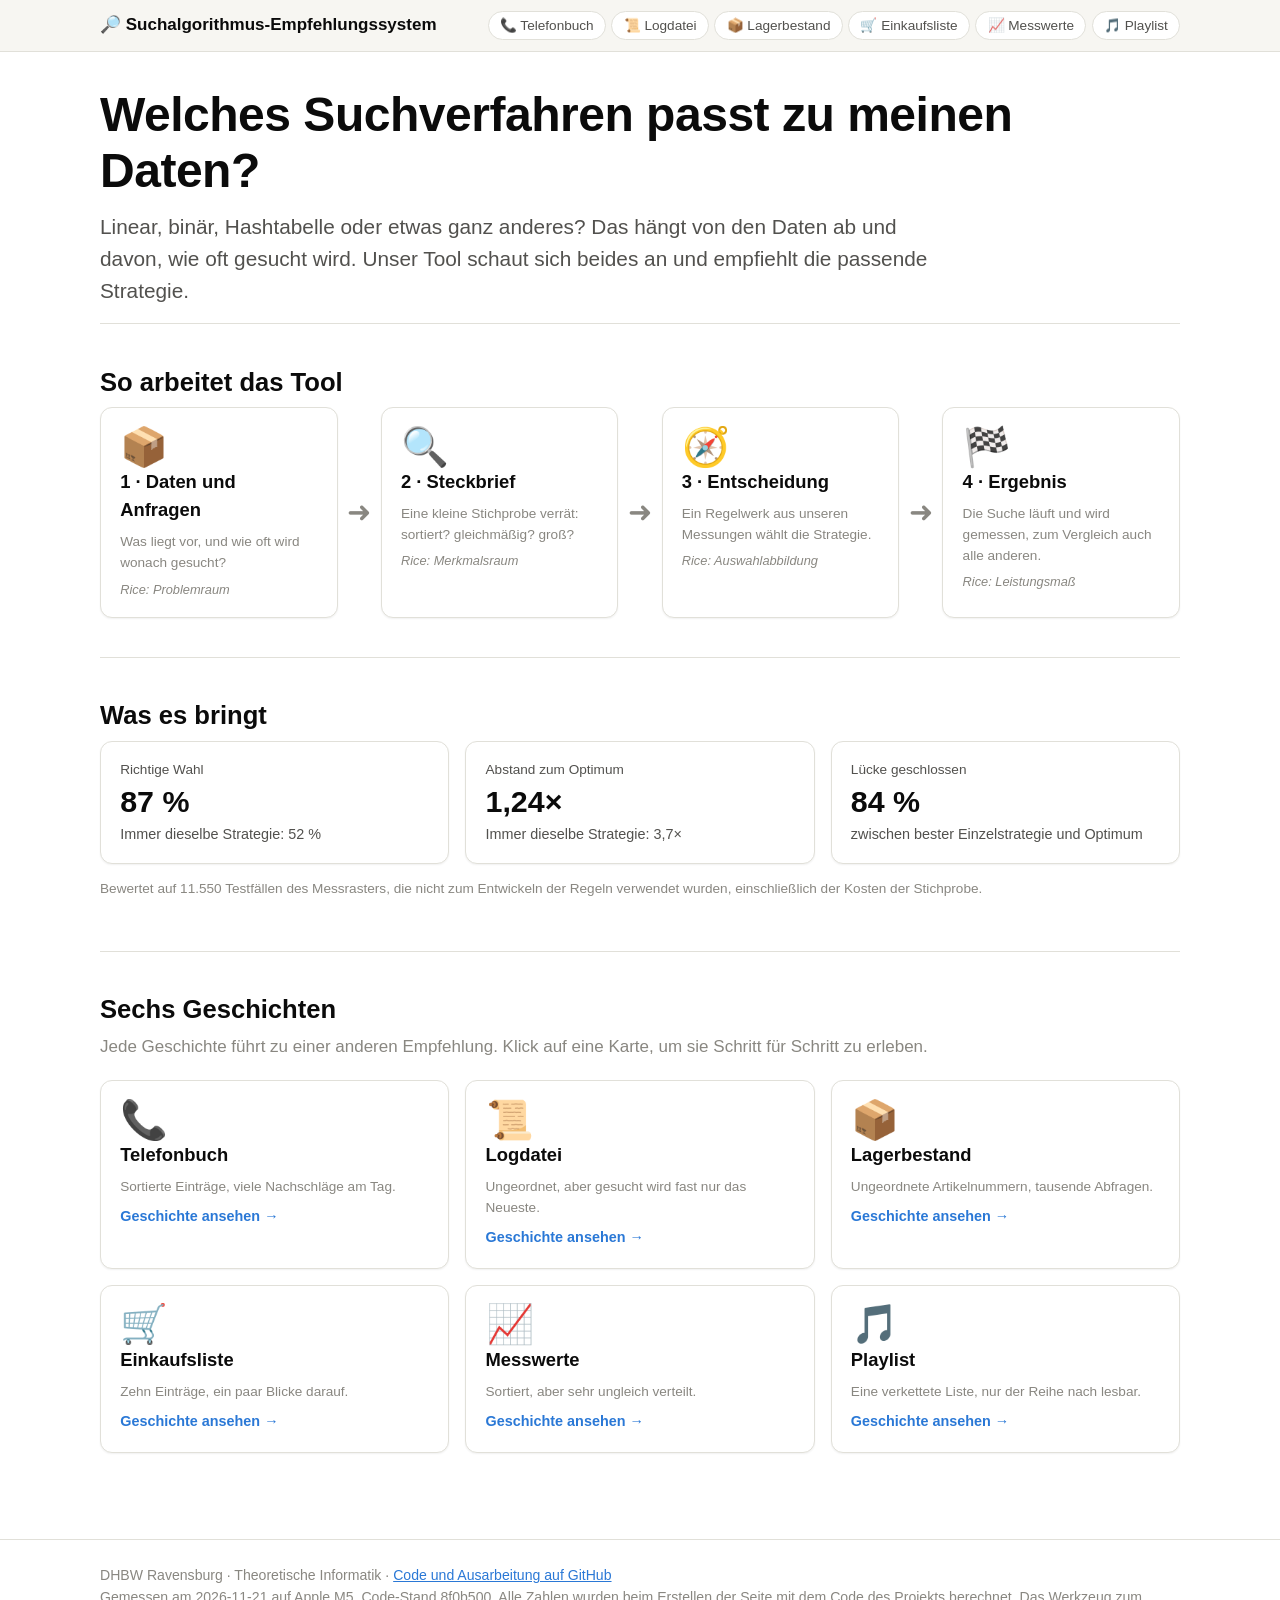
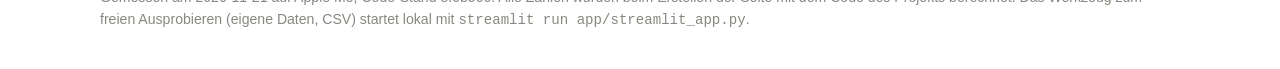
==== site/index.html @ 404c8012 "Build the presentation website on the measurement laptop site/ built with presentation/build_site.py" ====
<!doctype html>
<html lang="de">
<head>
<meta charset="utf-8">
<meta name="viewport" content="width=device-width, initial-scale=1">
<title>Überblick · Suchalgorithmus-Empfehlungssystem</title>
<link rel="stylesheet" href="assets/style.css">
<link rel="icon" href="data:image/svg+xml,<svg xmlns='http://www.w3.org/2000/svg' viewBox='0 0 100 100'><text y='.9em' font-size='90'>🔎</text></svg>">
<script src="assets/site.js" defer></script>
</head>
<body>
<header class="topbar"><div class="wrap">
<a class="brand" href="index.html">🔎 Suchalgorithmus-Empfehlungssystem</a>
<nav class="pills"><a class="pill" href="telefonbuch.html">📞 Telefonbuch</a><a class="pill" href="logdatei.html">📜 Logdatei</a><a class="pill" href="lager.html">📦 Lagerbestand</a><a class="pill" href="einkaufsliste.html">🛒 Einkaufsliste</a><a class="pill" href="messwerte.html">📈 Messwerte</a><a class="pill" href="playlist.html">🎵 Playlist</a></nav>
</div></header>
<main class="wrap">

<h1>Welches Suchverfahren passt zu meinen Daten?</h1>
<p class="lead">Linear, binär, Hashtabelle oder etwas ganz anderes? Das hängt von den Daten ab und davon,
wie oft gesucht wird. Unser Tool schaut sich beides an und empfiehlt die passende Strategie.</p>
<section class="chapter"><h2>So arbeitet das Tool</h2><div class="pipeline"><div class="card"><div class="icon">📦</div><h3>1 · Daten und Anfragen</h3><div class="small">Was liegt vor, und wie oft wird wonach gesucht?</div><div class="rice">Rice: Problemraum</div></div><div class="arrow">➜</div><div class="card"><div class="icon">🔍</div><h3>2 · Steckbrief</h3><div class="small">Eine kleine Stichprobe verrät: sortiert? gleichmäßig? groß?</div><div class="rice">Rice: Merkmalsraum</div></div><div class="arrow">➜</div><div class="card"><div class="icon">🧭</div><h3>3 · Entscheidung</h3><div class="small">Ein Regelwerk aus unseren Messungen wählt die Strategie.</div><div class="rice">Rice: Auswahlabbildung</div></div><div class="arrow">➜</div><div class="card"><div class="icon">🏁</div><h3>4 · Ergebnis</h3><div class="small">Die Suche läuft und wird gemessen, zum Vergleich auch alle anderen.</div><div class="rice">Rice: Leistungsmaß</div></div></div></section>
<section class="chapter"><h2>Was es bringt</h2><div class="grid three"><div class="card"><div class="label">Richtige Wahl</div><div class="value">87 %</div><div class="verdict">Immer dieselbe Strategie: 52 %</div></div><div class="card"><div class="label">Abstand zum Optimum</div><div class="value">1,24×</div><div class="verdict">Immer dieselbe Strategie: 3,7×</div></div><div class="card"><div class="label">Lücke geschlossen</div><div class="value">84 %</div><div class="verdict">zwischen bester Einzelstrategie und Optimum</div></div></div><p class="small">Bewertet auf 11.550 Testfällen des Messrasters, die nicht zum Entwickeln der Regeln verwendet wurden, einschließlich der Kosten der Stichprobe.</p></section>
<section class="chapter"><h2>Sechs Geschichten</h2>
<p class="question">Jede Geschichte führt zu einer anderen Empfehlung. Klick auf eine Karte, um sie Schritt für Schritt zu erleben.</p>
<div class="grid three"><a class="card story-card" href="telefonbuch.html"><div class="icon">📞</div><h3>Telefonbuch</h3><div class="small">Sortierte Einträge, viele Nachschläge am Tag.</div><span class="go">Geschichte ansehen →</span></a><a class="card story-card" href="logdatei.html"><div class="icon">📜</div><h3>Logdatei</h3><div class="small">Ungeordnet, aber gesucht wird fast nur das Neueste.</div><span class="go">Geschichte ansehen →</span></a><a class="card story-card" href="lager.html"><div class="icon">📦</div><h3>Lagerbestand</h3><div class="small">Ungeordnete Artikelnummern, tausende Abfragen.</div><span class="go">Geschichte ansehen →</span></a><a class="card story-card" href="einkaufsliste.html"><div class="icon">🛒</div><h3>Einkaufsliste</h3><div class="small">Zehn Einträge, ein paar Blicke darauf.</div><span class="go">Geschichte ansehen →</span></a><a class="card story-card" href="messwerte.html"><div class="icon">📈</div><h3>Messwerte</h3><div class="small">Sortiert, aber sehr ungleich verteilt.</div><span class="go">Geschichte ansehen →</span></a><a class="card story-card" href="playlist.html"><div class="icon">🎵</div><h3>Playlist</h3><div class="small">Eine verkettete Liste, nur der Reihe nach lesbar.</div><span class="go">Geschichte ansehen →</span></a></div></section>

</main>
<footer><div class="wrap">
DHBW Ravensburg · Theoretische Informatik · <a href="https://github.com/MarlonM05/Suchalgorithmus-Empfehlungssystem">Code und Ausarbeitung auf GitHub</a><br>
Gemessen am 2026-11-21 auf Apple M5, Code-Stand 8f0b500. Alle Zahlen wurden beim Erstellen der Seite mit dem Code des Projekts berechnet.
Das Werkzeug zum freien Ausprobieren (eigene Daten, CSV) startet lokal mit <code>streamlit run app/streamlit_app.py</code>.
</div></footer>
</body>
</html>
---- site/assets/style.css ----
/* Style of the static presentation website (presentation/build_site.py).
   Colours follow the palette of the app and the figures: blue = chosen /
   recommended, grey = alternatives, orange = the chosen number of queries. */

:root {
  color-scheme: light;
  --bg: #ffffff;
  --surface: #f7f6f2;
  --card: #ffffff;
  --ink: #0b0b0b;
  --ink-2: #52514e;
  --muted: #898781;
  --line: #e1e0d9;
  --blue: #2a78d6;
  --blue-soft: #e3eefb;
  --orange: #eb6834;
  --green: #1d7a1d;
  --green-soft: #ddf1dd;
  --grey-soft: #efeee9;
  --shadow: 0 1px 2px rgba(0, 0, 0, 0.06);
}
@media (prefers-color-scheme: dark) {
  :root:not([data-theme="light"]) {
    color-scheme: dark;
    --bg: #141414;
    --surface: #1c1c1b;
    --card: #232322;
    --ink: #f4f3ef;
    --ink-2: #c3c2b7;
    --muted: #898781;
    --line: #383835;
    --blue: #5598e7;
    --blue-soft: #1d2f45;
    --orange: #ef7d4f;
    --green: #5cc15c;
    --green-soft: #1f3a1f;
    --grey-soft: #2c2c2a;
    --shadow: none;
  }
}

* { box-sizing: border-box; }
html { scroll-behavior: smooth; }
body {
  margin: 0;
  background: var(--bg);
  color: var(--ink);
  font-family: -apple-system, BlinkMacSystemFont, "Segoe UI", Helvetica, Arial, sans-serif;
  font-size: 17px;
  line-height: 1.55;
}
a { color: var(--blue); }
.wrap { max-width: 1120px; margin: 0 auto; padding: 0 1.25rem; }

/* --- Header and navigation --------------------------------------------- */
.topbar { border-bottom: 1px solid var(--line); background: var(--surface); position: sticky; top: 0; z-index: 10; }
.topbar .wrap { display: flex; align-items: center; gap: 1rem; min-height: 3.2rem; flex-wrap: wrap; }
.brand { font-weight: 700; text-decoration: none; color: var(--ink); white-space: nowrap; }
.pills { display: flex; flex-wrap: wrap; gap: 0.35rem; margin-left: auto; padding: 0.4rem 0; }
.pill { font-size: 0.85rem; padding: 0.2rem 0.7rem; border: 1px solid var(--line); border-radius: 999px; text-decoration: none; color: var(--ink-2); background: var(--card); white-space: nowrap; }
.pill.active { background: var(--blue); border-color: var(--blue); color: #fff; font-weight: 600; }

/* --- Typography ----------------------------------------------------------- */
h1 { font-size: clamp(2rem, 4.5vw, 3rem); line-height: 1.15; margin: 2.2rem 0 0.8rem; letter-spacing: -0.01em; }
h2 { font-size: 1.6rem; margin: 0 0 0.3rem; }
h3 { font-size: 1.15rem; margin: 0 0 0.4rem; }
.lead { font-size: 1.3rem; color: var(--ink-2); margin: 0 0 1rem; max-width: 52rem; }
.question { color: var(--muted); margin: 0 0 1.2rem; }
.small { font-size: 0.85rem; color: var(--muted); }
section.chapter { padding: 2.4rem 0; border-top: 1px solid var(--line); }
.chapter-no { display: inline-block; min-width: 2.1rem; height: 2.1rem; line-height: 2.1rem; text-align: center; border-radius: 50%; background: var(--blue); color: #fff; font-weight: 700; margin-right: 0.6rem; font-size: 1.05rem; }

/* --- Building blocks ------------------------------------------------------ */
.grid { display: grid; gap: 1rem; }
.grid.two { grid-template-columns: 3fr 2fr; align-items: center; }
.grid.three { grid-template-columns: repeat(3, 1fr); }
.grid.four { grid-template-columns: repeat(4, 1fr); }
@media (max-width: 820px) { .grid.two, .grid.three, .grid.four { grid-template-columns: 1fr; } }
.card { background: var(--card); border: 1px solid var(--line); border-radius: 12px; padding: 1.1rem 1.2rem; box-shadow: var(--shadow); }
.card .label { font-size: 0.85rem; color: var(--ink-2); }
.card .value { font-size: 1.9rem; font-weight: 600; line-height: 1.2; margin: 0.2rem 0; }
.card .verdict { font-size: 0.9rem; color: var(--ink-2); }
.badges { display: flex; flex-wrap: wrap; gap: 0.4rem; margin: 0.6rem 0 0; }
.badge { font-size: 0.85rem; padding: 0.15rem 0.6rem; border-radius: 6px; background: var(--blue-soft); color: var(--blue); }
.badge.orange { background: rgba(235, 104, 52, 0.14); color: var(--orange); }
.badge.yes { background: var(--green-soft); color: var(--green); font-weight: 600; }
.badge.no { background: var(--grey-soft); color: var(--ink-2); font-weight: 600; }

/* Pipeline of the overview */
.pipeline { display: grid; grid-template-columns: 1fr auto 1fr auto 1fr auto 1fr; gap: 0.6rem; align-items: stretch; }
.pipeline .arrow { align-self: center; font-size: 1.8rem; color: var(--muted); }
@media (max-width: 820px) { .pipeline { grid-template-columns: 1fr; } .pipeline .arrow { transform: rotate(90deg); text-align: center; } }
.icon { font-size: 2.4rem; line-height: 1.1; }
.rice { font-size: 0.8rem; color: var(--muted); font-style: italic; margin-top: 0.4rem; }

/* Story cards */
a.story-card { display: block; text-decoration: none; color: var(--ink); transition: transform 0.12s, border-color 0.12s; }
a.story-card:hover { transform: translateY(-2px); border-color: var(--blue); }
a.story-card .go { color: var(--blue); font-weight: 600; font-size: 0.9rem; margin-top: 0.5rem; display: inline-block; }

/* Recommendation */
.recommendation { border-left: 6px solid var(--blue); }
.recommendation .name { font-size: 1.7rem; font-weight: 700; color: var(--blue); margin: 0.1rem 0 0.4rem; }
.chain { list-style: none; padding: 0; margin: 1rem 0 0; counter-reset: q; }
.chain li { display: grid; grid-template-columns: 2.2rem 1fr minmax(9rem, auto); gap: 0.6rem; align-items: center; padding: 0.55rem 0; border-bottom: 1px dashed var(--line); counter-increment: q; }
.chain li::before { content: counter(q) "."; font-weight: 700; color: var(--muted); }
.chain .answer { text-align: right; }
.chain .measured { font-size: 0.82rem; color: var(--muted); display: block; }
.chain-end { margin-top: 0.8rem; font-size: 1.15rem; font-weight: 700; }
@media (max-width: 620px) { .chain li { grid-template-columns: 2rem 1fr; } .chain .answer { grid-column: 2; text-align: left; } }

/* Charts (drawn by site.js) */
.chart svg { width: 100%; height: auto; display: block; overflow: visible; }
.chart text { fill: var(--ink-2); font-size: 12px; font-family: inherit; }
.chart .axis line, .chart .axis path { stroke: var(--line); }
.chart .grid-line { stroke: var(--line); stroke-width: 1; }
.chart .point { fill: var(--blue); opacity: 0.7; }
.bars { display: grid; gap: 0.55rem; }
.bar-row { display: grid; grid-template-columns: minmax(9rem, 16rem) 1fr; gap: 0.8rem; align-items: center; }
.bar-row .bar-name { font-size: 0.95rem; text-align: right; color: var(--ink-2); }
.bar-track { position: relative; height: 1.9rem; }
.bar { height: 100%; border-radius: 0 6px 6px 0; background: var(--muted); opacity: 0.55; min-width: 3px; }
.bar.recommended { background: var(--blue); opacity: 1; }
.bar-value { position: absolute; top: 50%; transform: translateY(-50%); font-weight: 700; padding-left: 0.5rem; white-space: nowrap; }
@media (max-width: 620px) { .bar-row { grid-template-columns: 1fr; } .bar-row .bar-name { text-align: left; } }

/* What-if */
.slider-row { display: flex; align-items: center; gap: 1rem; flex-wrap: wrap; margin-bottom: 0.4rem; }
.slider-row input[type="range"] { flex: 1; min-width: 14rem; accent-color: var(--blue); }
.slider-row output { font-size: 1.3rem; font-weight: 700; min-width: 9rem; }

/* Race */
.race-frame { width: 100%; border: 0; border-radius: 12px; background: #fff; }

/* Lesson */
.lesson { font-size: 1.35rem; font-weight: 600; line-height: 1.45; border-left: 6px solid var(--green); }

footer { border-top: 1px solid var(--line); margin-top: 3rem; padding: 1.6rem 0 2.4rem; color: var(--muted); font-size: 0.88rem; }
.next-story { display: flex; justify-content: space-between; gap: 1rem; flex-wrap: wrap; margin-top: 1.4rem; }
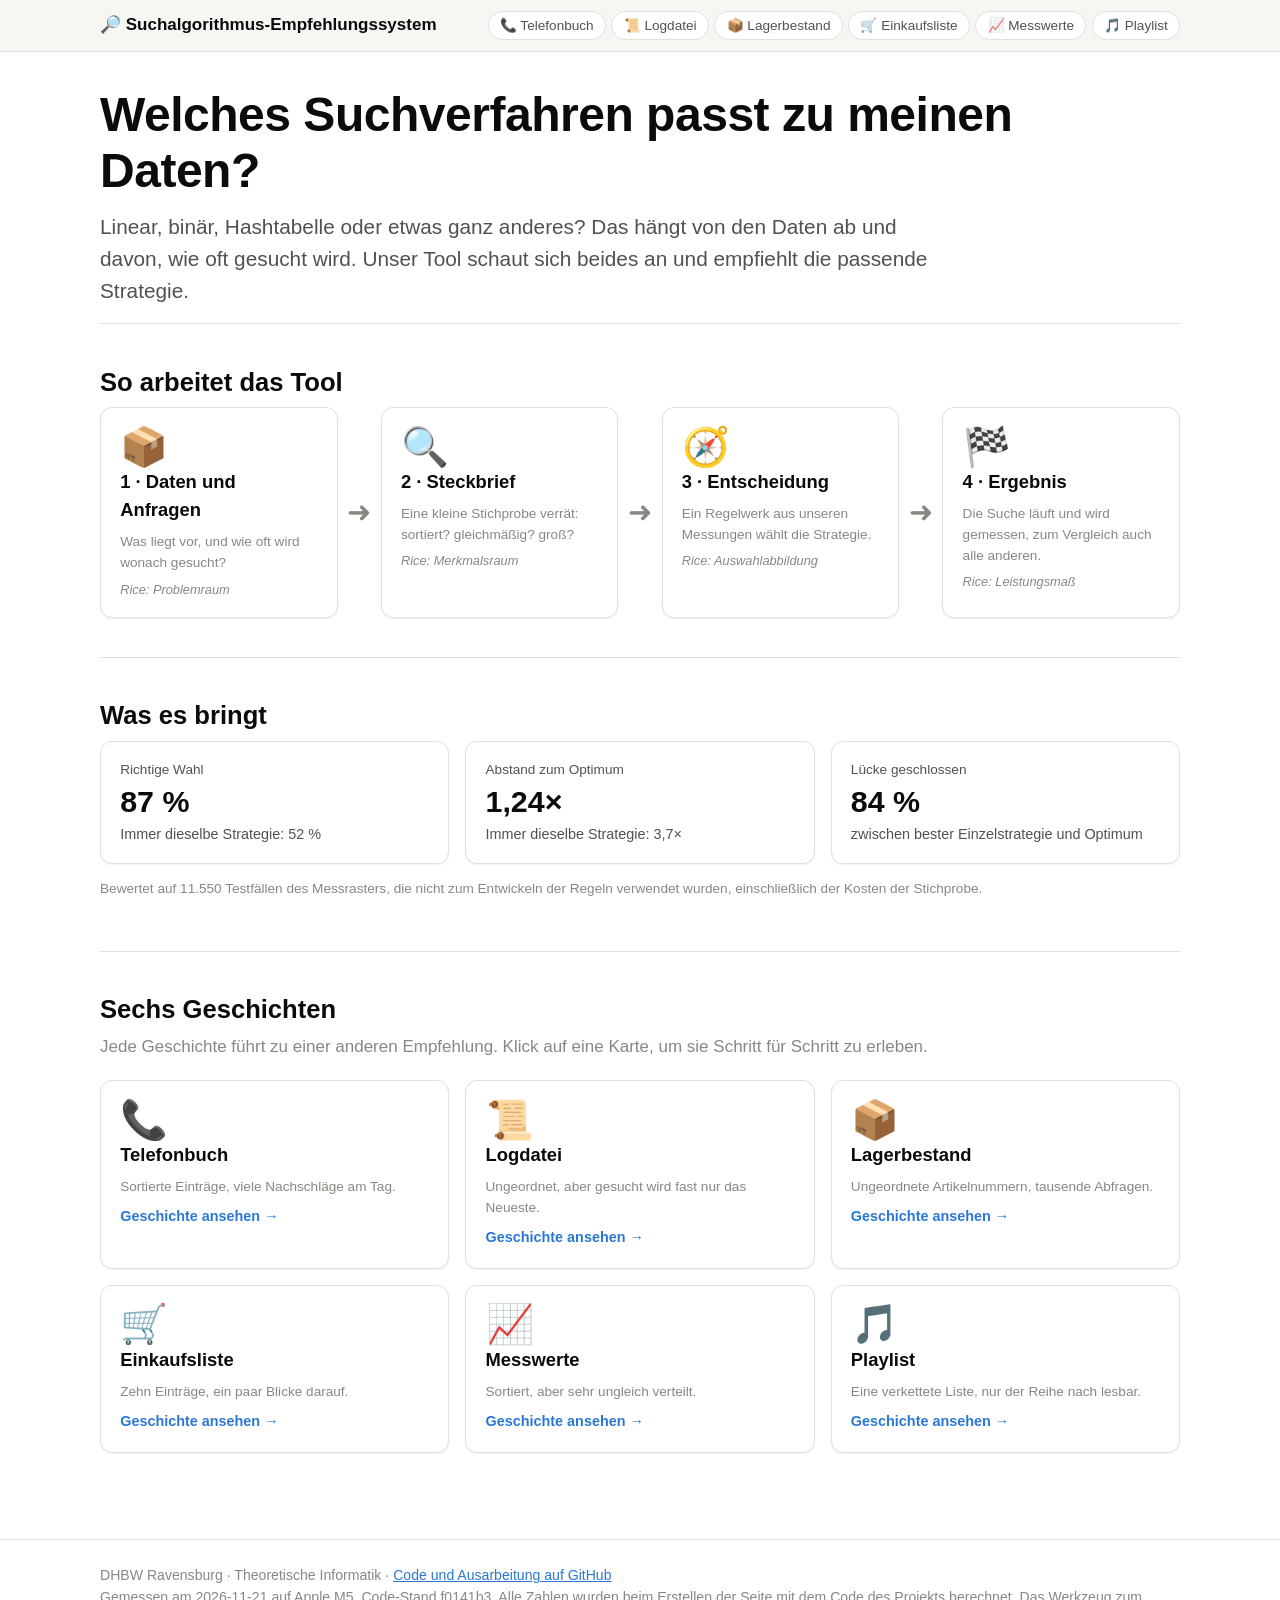
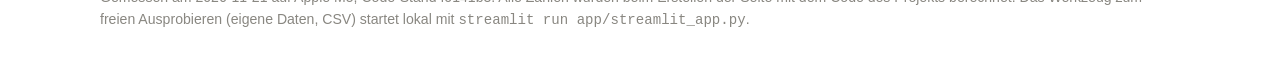
==== commit 425237dc: "Rebuild the presentation website Built on the measurement laptop (Apple M5, AC power, low-power mode" ====
--- a/site/index.html
+++ b/site/index.html
@@ -27,7 +27,7 @@
 </main>
 <footer><div class="wrap">
 DHBW Ravensburg · Theoretische Informatik · <a href="https://github.com/MarlonM05/Suchalgorithmus-Empfehlungssystem">Code und Ausarbeitung auf GitHub</a><br>
-Gemessen am 2026-11-21 auf Apple M5, Code-Stand 8f0b500. Alle Zahlen wurden beim Erstellen der Seite mit dem Code des Projekts berechnet.
+Gemessen am 2026-11-21 auf Apple M5, Code-Stand f0141b3. Alle Zahlen wurden beim Erstellen der Seite mit dem Code des Projekts berechnet.
 Das Werkzeug zum freien Ausprobieren (eigene Daten, CSV) startet lokal mit <code>streamlit run app/streamlit_app.py</code>.
 </div></footer>
 </body>
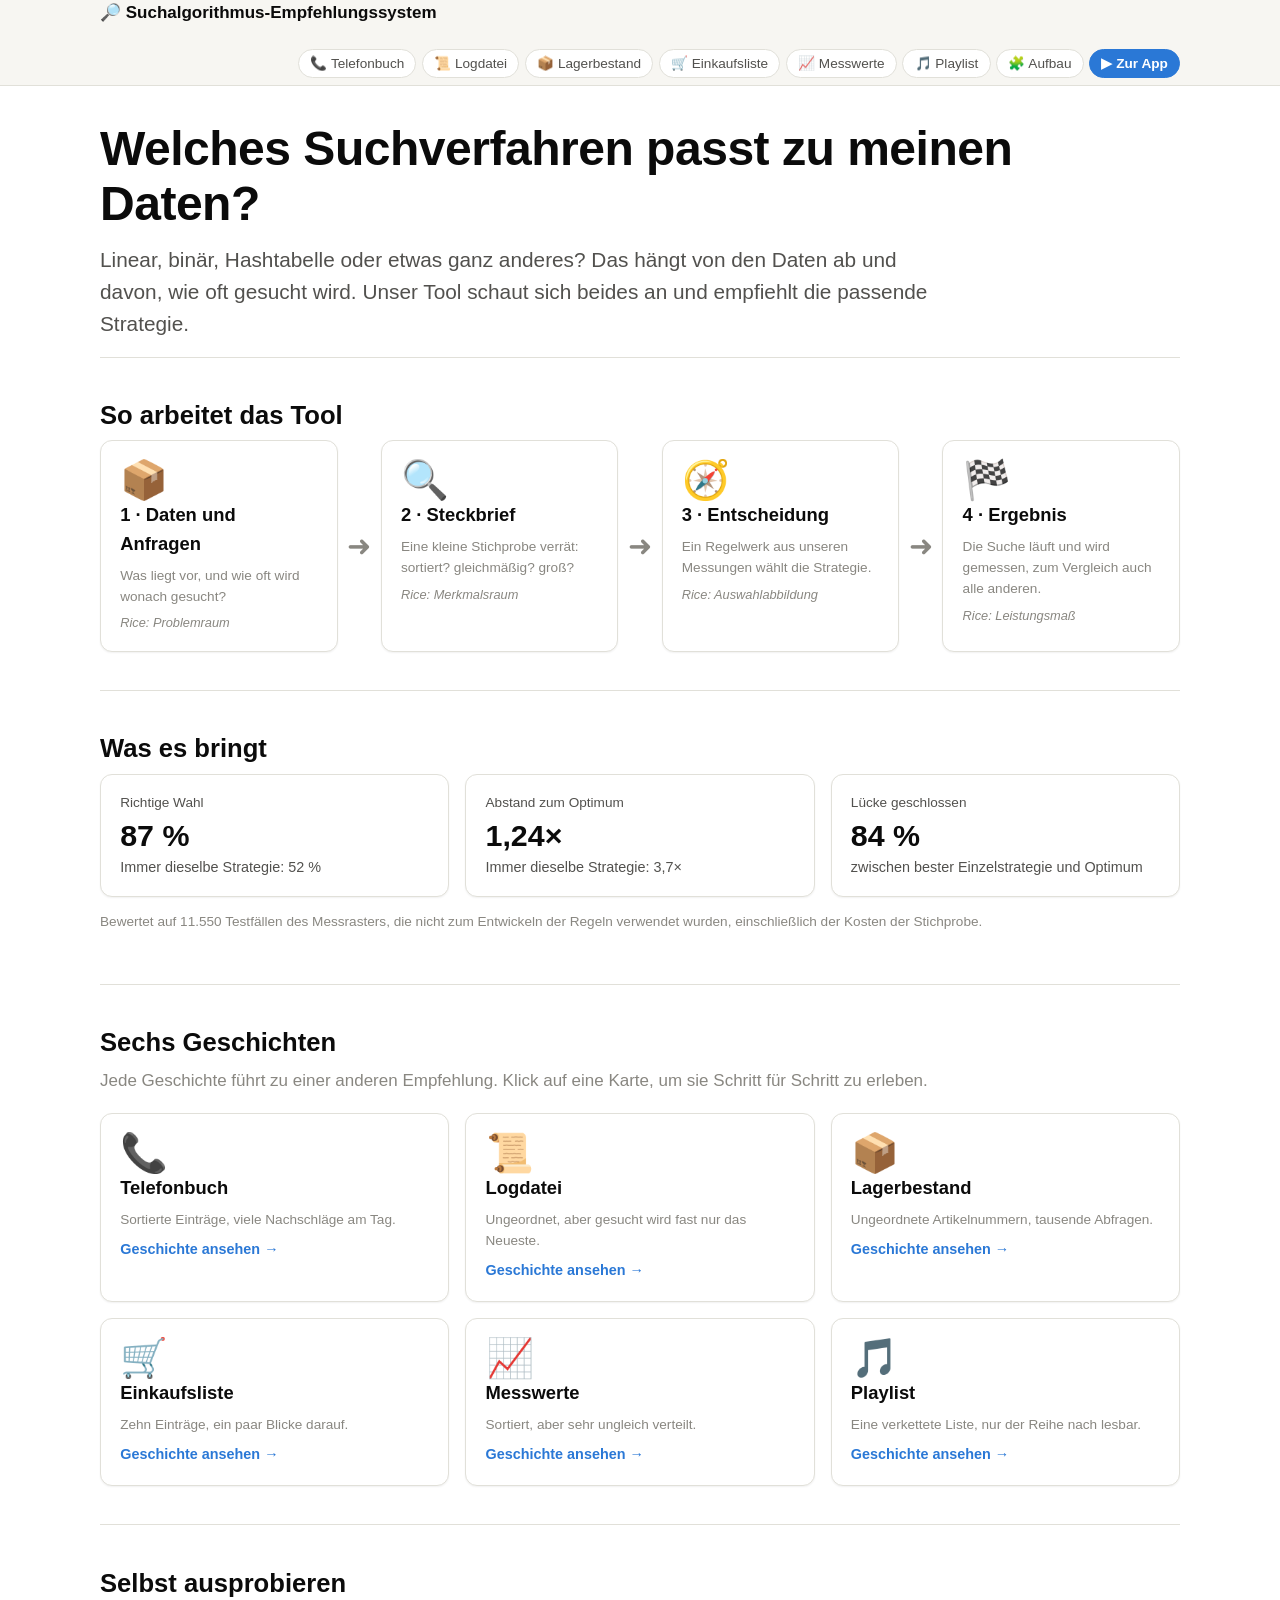
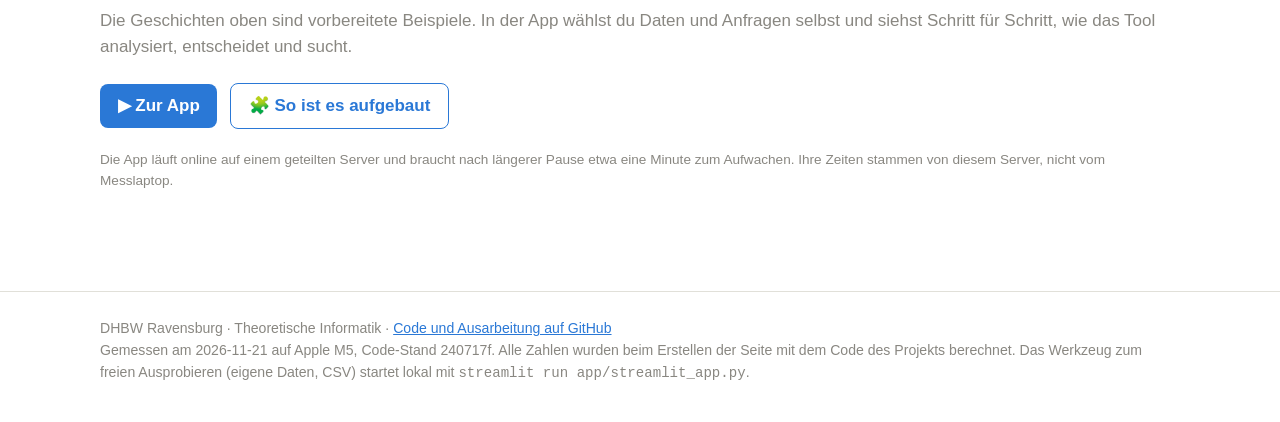
==== commit 9ea7d905: "Rebuild the website with the architecture page and links to the app Built on the measurement laptop " ====
--- a/site/index.html
+++ b/site/index.html
@@ -11,7 +11,7 @@
 <body>
 <header class="topbar"><div class="wrap">
 <a class="brand" href="index.html">🔎 Suchalgorithmus-Empfehlungssystem</a>
-<nav class="pills"><a class="pill" href="telefonbuch.html">📞 Telefonbuch</a><a class="pill" href="logdatei.html">📜 Logdatei</a><a class="pill" href="lager.html">📦 Lagerbestand</a><a class="pill" href="einkaufsliste.html">🛒 Einkaufsliste</a><a class="pill" href="messwerte.html">📈 Messwerte</a><a class="pill" href="playlist.html">🎵 Playlist</a></nav>
+<nav class="pills"><a class="pill" href="telefonbuch.html">📞 Telefonbuch</a><a class="pill" href="logdatei.html">📜 Logdatei</a><a class="pill" href="lager.html">📦 Lagerbestand</a><a class="pill" href="einkaufsliste.html">🛒 Einkaufsliste</a><a class="pill" href="messwerte.html">📈 Messwerte</a><a class="pill" href="playlist.html">🎵 Playlist</a><a class="pill" href="aufbau.html">🧩 Aufbau</a><a class="pill app" href="https://suchalgorithmus-empfehlungssystem.streamlit.app/">▶ Zur App</a></nav>
 </div></header>
 <main class="wrap">
 
@@ -23,11 +23,17 @@
 <section class="chapter"><h2>Sechs Geschichten</h2>
 <p class="question">Jede Geschichte führt zu einer anderen Empfehlung. Klick auf eine Karte, um sie Schritt für Schritt zu erleben.</p>
 <div class="grid three"><a class="card story-card" href="telefonbuch.html"><div class="icon">📞</div><h3>Telefonbuch</h3><div class="small">Sortierte Einträge, viele Nachschläge am Tag.</div><span class="go">Geschichte ansehen →</span></a><a class="card story-card" href="logdatei.html"><div class="icon">📜</div><h3>Logdatei</h3><div class="small">Ungeordnet, aber gesucht wird fast nur das Neueste.</div><span class="go">Geschichte ansehen →</span></a><a class="card story-card" href="lager.html"><div class="icon">📦</div><h3>Lagerbestand</h3><div class="small">Ungeordnete Artikelnummern, tausende Abfragen.</div><span class="go">Geschichte ansehen →</span></a><a class="card story-card" href="einkaufsliste.html"><div class="icon">🛒</div><h3>Einkaufsliste</h3><div class="small">Zehn Einträge, ein paar Blicke darauf.</div><span class="go">Geschichte ansehen →</span></a><a class="card story-card" href="messwerte.html"><div class="icon">📈</div><h3>Messwerte</h3><div class="small">Sortiert, aber sehr ungleich verteilt.</div><span class="go">Geschichte ansehen →</span></a><a class="card story-card" href="playlist.html"><div class="icon">🎵</div><h3>Playlist</h3><div class="small">Eine verkettete Liste, nur der Reihe nach lesbar.</div><span class="go">Geschichte ansehen →</span></a></div></section>
+<section class="chapter"><h2>Selbst ausprobieren</h2>
+<p class="question">Die Geschichten oben sind vorbereitete Beispiele. In der App wählst du Daten und Anfragen selbst und siehst Schritt für Schritt,
+wie das Tool analysiert, entscheidet und sucht.</p>
+<p><a class="button" href="https://suchalgorithmus-empfehlungssystem.streamlit.app/">▶ Zur App</a> <a class="button secondary" href="aufbau.html">🧩 So ist es aufgebaut</a></p>
+<p class="small">Die App läuft online auf einem geteilten Server und braucht nach längerer Pause etwa eine Minute zum Aufwachen.
+Ihre Zeiten stammen von diesem Server, nicht vom Messlaptop.</p></section>
 
 </main>
 <footer><div class="wrap">
 DHBW Ravensburg · Theoretische Informatik · <a href="https://github.com/MarlonM05/Suchalgorithmus-Empfehlungssystem">Code und Ausarbeitung auf GitHub</a><br>
-Gemessen am 2026-11-21 auf Apple M5, Code-Stand f0141b3. Alle Zahlen wurden beim Erstellen der Seite mit dem Code des Projekts berechnet.
+Gemessen am 2026-11-21 auf Apple M5, Code-Stand 240717f. Alle Zahlen wurden beim Erstellen der Seite mit dem Code des Projekts berechnet.
 Das Werkzeug zum freien Ausprobieren (eigene Daten, CSV) startet lokal mit <code>streamlit run app/streamlit_app.py</code>.
 </div></footer>
 </body>
--- a/site/assets/style.css
+++ b/site/assets/style.css
@@ -137,3 +137,17 @@
 
 footer { border-top: 1px solid var(--line); margin-top: 3rem; padding: 1.6rem 0 2.4rem; color: var(--muted); font-size: 0.88rem; }
 .next-story { display: flex; justify-content: space-between; gap: 1rem; flex-wrap: wrap; margin-top: 1.4rem; }
+
+/* Buttons, architecture page */
+.button { display: inline-block; padding: 0.55rem 1.1rem; border-radius: 8px; background: var(--blue); color: #fff; text-decoration: none; font-weight: 600; margin: 0.2rem 0.5rem 0.2rem 0; }
+.button.secondary { background: transparent; color: var(--blue); border: 1px solid var(--blue); }
+.pill.app { background: var(--blue); border-color: var(--blue); color: #fff; font-weight: 600; }
+.figure { background: #fff; padding: 0.8rem; }
+.figure img { width: 100%; height: auto; display: block; }
+table.modules { width: 100%; border-collapse: collapse; }
+table.modules th, table.modules td { text-align: left; vertical-align: top; padding: 0.7rem 0.6rem; border-bottom: 1px solid var(--line); }
+table.modules td:first-child { width: 30%; }
+table.modules code, pre code { font-size: 0.85rem; color: var(--ink-2); }
+pre { background: var(--surface); border: 1px solid var(--line); border-radius: 8px; padding: 0.9rem 1rem; overflow-x: auto; }
+ol.steps li { margin-bottom: 0.6rem; }
+
